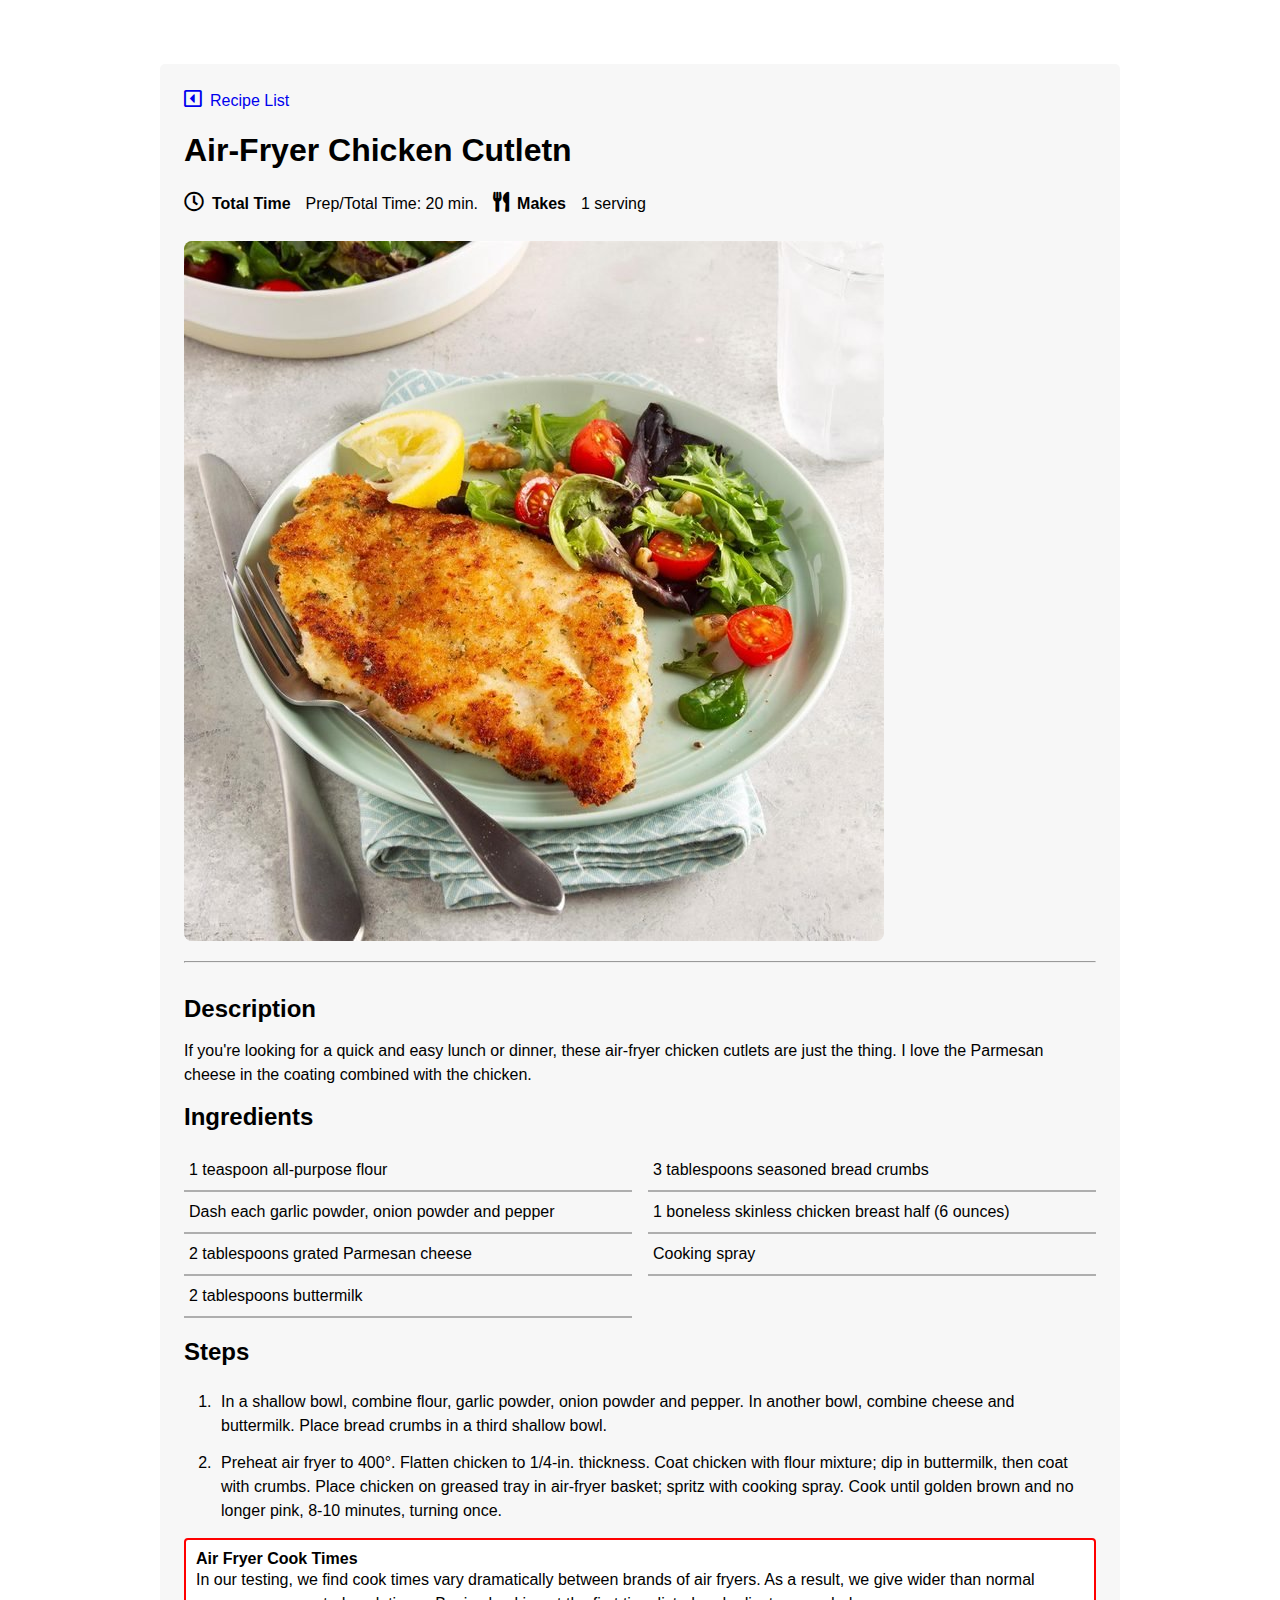
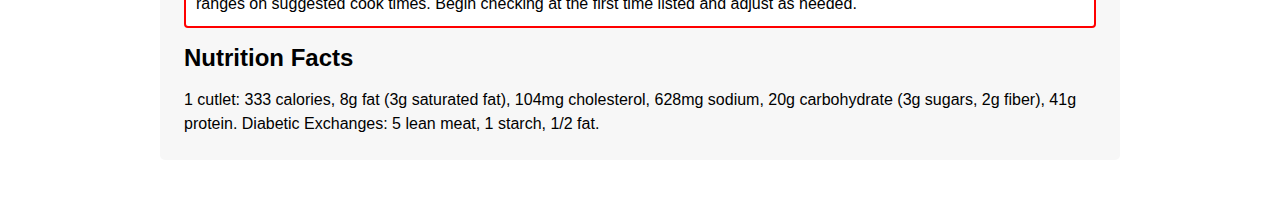
==== recipes/air-fryer_chicken_cutlet.html @ 472bfc7f "Added 2nd recipe page. Updated styling." ====
<!DOCTYPE html>
<html lang="en">
<head>
   <meta charset="UTF-8">
   <meta http-equiv="X-UA-Compatible" content="IE=edge">
   <meta name="viewport" content="width=device-width, initial-scale=1.0">
   <link rel="stylesheet" href="/css/reset.css">
   <link rel="stylesheet" href="/css/style.css">
   <!--fontawesome version 5.15.4 -->
   <link href="https://cdnjs.cloudflare.com/ajax/libs/font-awesome/5.15.4/css/all.min.css" rel="stylesheet">

   <title>Air-Fryer Chicken Cutlet - Odin Recipes Project </title>
</head>
<body>

   <div class="recipes-container">
      <div class="recipe-wrapper">
         <div class="home-pg-link">
            <a href="../index.html" ><span class="icons"><i class="far fa-caret-square-left"></i></span>Recipe List</a>
         </div>
         <div class="recipe-header">
            <h1 class="recipe-title">Air-Fryer Chicken Cutletn</h1> 
            <div class="recipe-time-yield">
               <div class="total-time">
                  <h3><span class="icons"><i class="far fa-clock"></i></i></span>Total Time</h3>
                  <p>Prep/Total Time: 20 min.</p>
               </div>
               <div class="makes">
                  <h3><span class="icons"><i class="fas fa-utensils"></i></span>Makes</h3>
                  <p>1 serving</p>
               </div>
            </div>
            <div class="recipe-image-warpper">
               <img src="/images/Chicken-Cutlet.jpg" alt="Air-fryer Chicken Cutlet">    
            </div> 
         </div>

         <hr>

         <div class="recipe-content-wrapper">
            <h2>Description</h2>
            <p>If you're looking for a quick and easy lunch or dinner, these air-fryer chicken cutlets are just the thing. I love the Parmesan cheese in the coating combined with the chicken.</p>

            <h2>Ingredients</h2>
            <ul class="recipe-ingredients-list">
               <li>1 teaspoon all-purpose flour</li>
               <li>Dash each garlic powder, onion powder and pepper</li>
               <li>2 tablespoons grated Parmesan cheese</li>
               <li>2 tablespoons buttermilk</li>
               <li>3 tablespoons seasoned bread crumbs</li>
               <li>1 boneless skinless chicken breast half (6 ounces)</li>
               <li>Cooking spray</li>
            </ul>

            <h2>Steps</h2>
            <ol class="recipe-steps-list">
               <li><p>In a shallow bowl, combine flour, garlic powder, onion powder and pepper. In another bowl, combine cheese and buttermilk. Place bread crumbs in a third shallow bowl.</p></li>
               <li><p>Preheat air fryer to 400°. Flatten chicken to 1/4-in. thickness. Coat chicken with flour mixture; dip in buttermilk, then coat with crumbs. Place chicken on greased tray in air-fryer basket; spritz with cooking spray. Cook until golden brown and no longer pink, 8-10 minutes, turning once.</p></li>
            </ol> 
            <div class="warning-content">
               <h3>Air Fryer Cook Times</h3>
               <p>In our testing, we find cook times vary dramatically between brands of air fryers. As a result, we give wider than normal ranges on suggested cook times. Begin checking at the first time listed and adjust as needed.</p>
            </div>

            <h2>Nutrition Facts</h2> 
            <p>1 cutlet: 333 calories, 8g fat (3g saturated fat), 104mg cholesterol, 628mg sodium, 20g carbohydrate (3g sugars, 2g fiber), 41g protein. Diabetic Exchanges: 5 lean meat, 1 starch, 1/2 fat.</p>
         </div>
         

      </div>
      
   </div>



</body>
<script src="/js/app.js"></script>
</html>
---- css/style.css ----
body{
   font-family: sans-serif;
}
h1{
   font-size: 2rem;
   font-weight: 600;
}
h2{
   font-size: 1.5rem;
   font-weight: 600;
   margin: 1rem 0;
}
h3{
   font-size: 1rem;
   font-weight: 600;
}
p{
   line-height: 1.5;
}
li{
   padding: 5px;
   line-height: 30px;
}
a{
   text-decoration: none;
}
.icons{
   font-size: 20px;
   margin-right: 8px;
}
hr{
   width: 100%;
   margin-bottom: 1rem;
}
.list-image{
   margin-right: 10px;
}
.list-image > img{
   width: 60px;
   height: 60px;
   border-radius: 4px;
}
/* =================================================================*/

body{
   display: flex;
   justify-content: center;
   align-items: center;
   /*background: rgb(100,107,126);
   background: linear-gradient(180deg, rgba(100,107,126,1) 0%, rgba(65,71,83,1) 41%, rgba(12,25,62,1) 89%);*/
   padding: 4rem 0;
}
.home-container{
   display: flex;
   /*justify-content: center;*/
   flex-wrap: wrap;
   /*background-color: #f5f5f5;*/
   padding: 1rem;
   width: 85%;
   height: 100%;
}
.home-container > h1{
   width: 100%;
   margin-bottom: 3px;
}
.recipe-list-wrapper{
   width: 100%;
   padding: 1rem;
   border-radius: 4px;
   /*background-color: rgb(247, 247, 247);*/
   box-shadow: -1px 5px 10px 2px rgba(100,100,100,0.75);
-webkit-box-shadow: -1px 5px 10px 2px rgba(100,100,100,0.75);
-moz-box-shadow: -1px 5px 10px 2px rgba(100,100,100,0.75);
}
.recipe-list{
   padding: 1rem;
   /*background-color: rgb(247, 247, 247);*/
   /*border-radius: 4px;*/
   list-style: none;
}
.recipe-list-item{
   display: flex;
   align-items: center;
   /*margin-left: 10px;*/
   line-height: 0;
   margin-bottom: 5px;
   background-color: #e7eaf9;
}
/*  ====================================================  */

.recipes-container{
   width: 75%;
}
.recipe-wrapper{
   display: flex;
   justify-content:flex-start;
   flex-wrap: wrap;
   background-color: rgb(247, 247, 247);
   padding: 1.5rem;
   border-radius: 5px;
   /*border: 1px solid red;*/
}
.recipe-header{
   display: flex;
   justify-content: flex-start;
   align-items: center;
   flex-wrap: wrap;
}
.recipe-title{
   width: 100%;
}
.recipe-time-yield{
   display: flex;
   justify-content: flex-start;
   align-items: center;
   flex-direction: row;
}
.total-time, .makes{
   display: flex;
   justify-content: space-between;
   align-items: baseline;
   margin: 0 15px 25px 0;
}
.total-time > h3{
   margin-right: 15px;
}
.makes > h3{
   margin-right: 15px;
}
.recipe-image-warpper{
   margin-bottom: 1rem;
}
.recipe-image-warpper > img{
   width: 100%;
   border-radius: 0.5rem;
}


.recipe-ingredients-list{
   list-style: none;
   column-count: 2;
   column-fill: balance;
   margin: 20px 0;
}
.recipe-ingredients-list > li{
   border-bottom: 2px solid rgb(174, 174, 174);
}
.recipe-steps-list{
   margin-left: 2rem;
}
/*  ===============================================================  */

.warning-content{
   border-radius: 4px;
   border: 2px solid red;
   padding: 10px;
   margin: 10px 0;
   background-color: white;
}
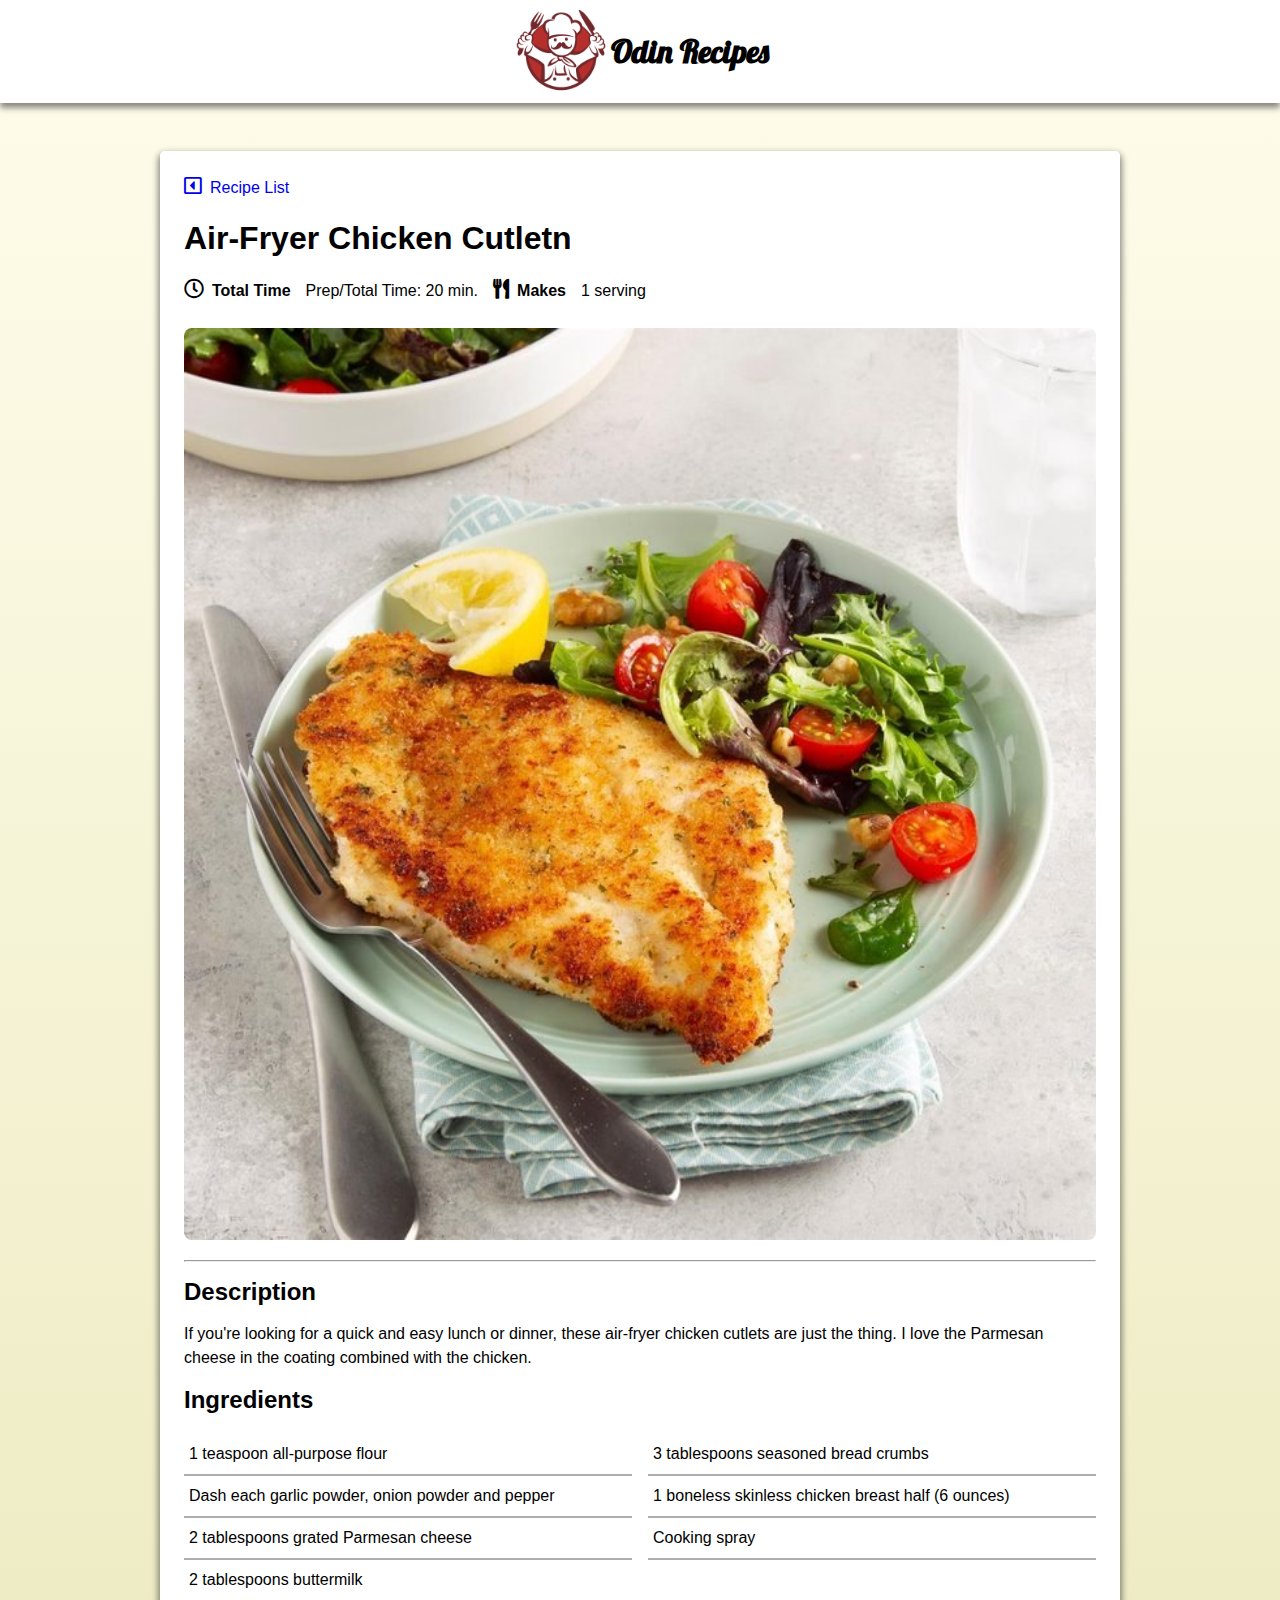
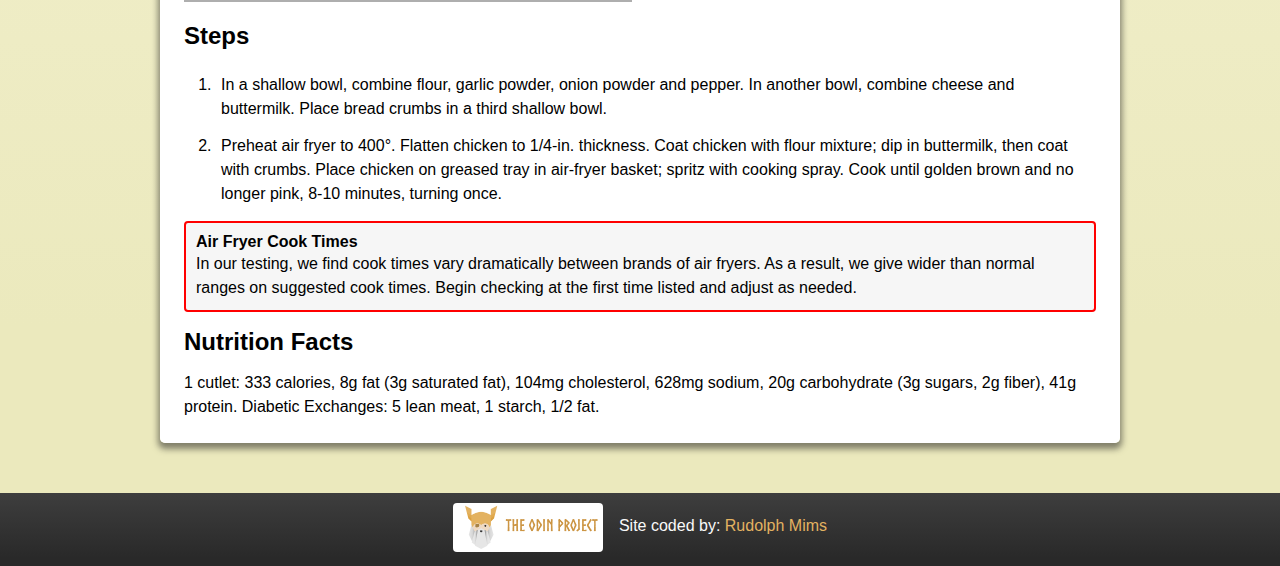
==== commit ffd340f1: "Updated heade and footer placement. Improved styling.  Added google font link to all pages." ====
--- a/recipes/air-fryer_chicken_cutlet.html
+++ b/recipes/air-fryer_chicken_cutlet.html
@@ -8,12 +8,17 @@
    <link rel="stylesheet" href="/css/style.css">
    <!--fontawesome version 5.15.4 -->
    <link href="https://cdnjs.cloudflare.com/ajax/libs/font-awesome/5.15.4/css/all.min.css" rel="stylesheet">
+   <!-- GOOGLE FONTS -->
+   <link rel="preconnect" href="https://fonts.googleapis.com">
+   <link rel="preconnect" href="https://fonts.gstatic.com" crossorigin>
+   <link href="https://fonts.googleapis.com/css2?family=Amatic+SC:wght@400;700&family=Fjalla+One&family=Lobster&family=Open+Sans:wght@300;400;500;600;700&display=swap" rel="stylesheet">
 
    <title>Air-Fryer Chicken Cutlet - Odin Recipes Project </title>
 </head>
 <body>
+   <header id="site-header_import"></header>
+   <div class="recipes-container">
 
-   <div class="recipes-container">
       <div class="recipe-wrapper">
          <div class="home-pg-link">
             <a href="../index.html" ><span class="icons"><i class="far fa-caret-square-left"></i></span>Recipe List</a>
@@ -65,12 +70,10 @@
             <h2>Nutrition Facts</h2> 
             <p>1 cutlet: 333 calories, 8g fat (3g saturated fat), 104mg cholesterol, 628mg sodium, 20g carbohydrate (3g sugars, 2g fiber), 41g protein. Diabetic Exchanges: 5 lean meat, 1 starch, 1/2 fat.</p>
          </div>
-         
+      </div>
 
-      </div>
-      
    </div>
-
+   <footer id="site-footer_import"></footer>
 
 
 </body>
--- a/css/style.css
+++ b/css/style.css
@@ -1,5 +1,11 @@
+/* =============== START GLOBAL STYLES ====================== */
 body{
+   display: flex;
+   justify-content: center;
+   flex-wrap: wrap;
    font-family: sans-serif;
+   background: rgb(255,253,236);
+   background: linear-gradient(180deg, rgba(255,253,236,1) 0%, rgba(235,233,189,1) 89%);
 }
 h1{
    font-size: 2rem;
@@ -30,7 +36,6 @@
 }
 hr{
    width: 100%;
-   margin-bottom: 1rem;
 }
 .list-image{
    margin-right: 10px;
@@ -40,34 +45,51 @@
    height: 60px;
    border-radius: 4px;
 }
-/* =================================================================*/
-
-body{
+/* =============== END GLOBAL STYLES ====================== */
+
+/* ================ START HOME PAGE STYLE ======================*/
+.home-container{
+   display: flex;
+   flex-wrap: wrap;
+   width: 85%;
+   height: 100vh;
+}
+.home-container > h1{
+   width: 100%;
+}
+
+/*============ START HEADER HOME PAGE=================*/
+#site-header_import{
+   font-family: 'Lobster', cursive;
+   width: 100%;
+   background-color: white;
+   margin-bottom: 3rem;
+   box-shadow: 0px 5px 6px 0px rgba(23,23,23,0.5);
+   -webkit-box-shadow: 0px 5px 6px 0px rgba(23,23,23,0.5);
+   -moz-box-shadow: 0px 5px 6px 0px rgba(23,23,23,0.5);
+}
+.header-container{
    display: flex;
    justify-content: center;
    align-items: center;
-   /*background: rgb(100,107,126);
-   background: linear-gradient(180deg, rgba(100,107,126,1) 0%, rgba(65,71,83,1) 41%, rgba(12,25,62,1) 89%);*/
-   padding: 4rem 0;
-}
-.home-container{
-   display: flex;
-   /*justify-content: center;*/
-   flex-wrap: wrap;
-   /*background-color: #f5f5f5;*/
+   flex-wrap: wrap;
+   width: 100%;
+}
+.logo-image-wrapper > img{
+   width: 100px;
+}
+.logo-text-wrapper > h1{
+   font-family: 'Lobster', cursive;
+}
+/*============ END HEADER HOME PAGE=================*/
+
+/*============ START RECIPE LIST HOME PAGE =================*/
+.recipe-list-wrapper{
+   width: 100%;
+   height: max-content;
    padding: 1rem;
-   width: 85%;
-   height: 100%;
-}
-.home-container > h1{
-   width: 100%;
-   margin-bottom: 3px;
-}
-.recipe-list-wrapper{
-   width: 100%;
-   padding: 1rem;
-   border-radius: 4px;
-   /*background-color: rgb(247, 247, 247);*/
+   border-radius: 4px;
+   background-color: white;
    box-shadow: -1px 5px 10px 2px rgba(100,100,100,0.75);
 -webkit-box-shadow: -1px 5px 10px 2px rgba(100,100,100,0.75);
 -moz-box-shadow: -1px 5px 10px 2px rgba(100,100,100,0.75);
@@ -83,23 +105,31 @@
    align-items: center;
    /*margin-left: 10px;*/
    line-height: 0;
-   margin-bottom: 5px;
-   background-color: #e7eaf9;
-}
-/*  ====================================================  */
-
+   border-radius: 4px;
+   margin-bottom: 10px;
+   background-color: #f4f5ff;
+}
+/*============ END RECIPE LIST HOME PAGE =================*/
+/* ================ END HOME PAGE STYLE ======================*/
+
+/*============ START RECIPE PAGE =================*/
 .recipes-container{
    width: 75%;
+   border-radius: 5px;
+   box-shadow: 0px 4px 6px 2px rgba(23,23,23,0.5);
+-webkit-box-shadow: 0px 4px 6px 2px rgba(23,23,23,0.5);
+-moz-box-shadow: 0px 4px 6px 2px rgba(23,23,23,0.5);
 }
 .recipe-wrapper{
    display: flex;
    justify-content:flex-start;
    flex-wrap: wrap;
-   background-color: rgb(247, 247, 247);
+   /*background-color: rgb(247, 247, 247);*/
+   background-color: white;
    padding: 1.5rem;
    border-radius: 5px;
-   /*border: 1px solid red;*/
-}
+}
+/* =========== START RECIPE PAGE HEADER  =============*/
 .recipe-header{
    display: flex;
    justify-content: flex-start;
@@ -128,14 +158,16 @@
    margin-right: 15px;
 }
 .recipe-image-warpper{
+   width: 100%;
    margin-bottom: 1rem;
 }
 .recipe-image-warpper > img{
    width: 100%;
    border-radius: 0.5rem;
 }
-
-
+/* =========== END RECIPE PAGE HEADER  =============*/
+
+/* =========== START RECIPE DIRECTIONS  =============*/
 .recipe-ingredients-list{
    list-style: none;
    column-count: 2;
@@ -148,12 +180,41 @@
 .recipe-steps-list{
    margin-left: 2rem;
 }
-/*  ===============================================================  */
-
 .warning-content{
    border-radius: 4px;
    border: 2px solid red;
    padding: 10px;
    margin: 10px 0;
-   background-color: white;
-}+   background-color: #f6f6f6;;
+}
+/* =========== END RECIPE DIRECTIONS  =============*/
+
+/* ============ START FOOTER ====================*/
+#site-footer_import{
+   margin-top: 50px;
+   width: 100%;
+   background: rgb(62,62,62);
+   background: linear-gradient(180deg, rgba(62,62,62,1) 0%, rgba(41,41,41,1) 89%);
+}
+.footer-container{
+   display: flex;
+   justify-content: center;
+   align-items: center;
+   padding: 10px;
+}
+.project-source-wrapper > img{
+   width: 150px;
+   margin-right: 1rem;
+   border-radius: 4px;
+}
+.my-info-wrapper{
+   color: #f9f9f9;
+   padding-bottom: 8px;
+}
+.my-info-wrapper a{
+   color: #E3B261;
+}.my-info-wrapper a:hover{
+   color: #f0c785;
+}
+/* ============ END FOOTER ====================*/
+/*============ END RECIPE PAGE =================*/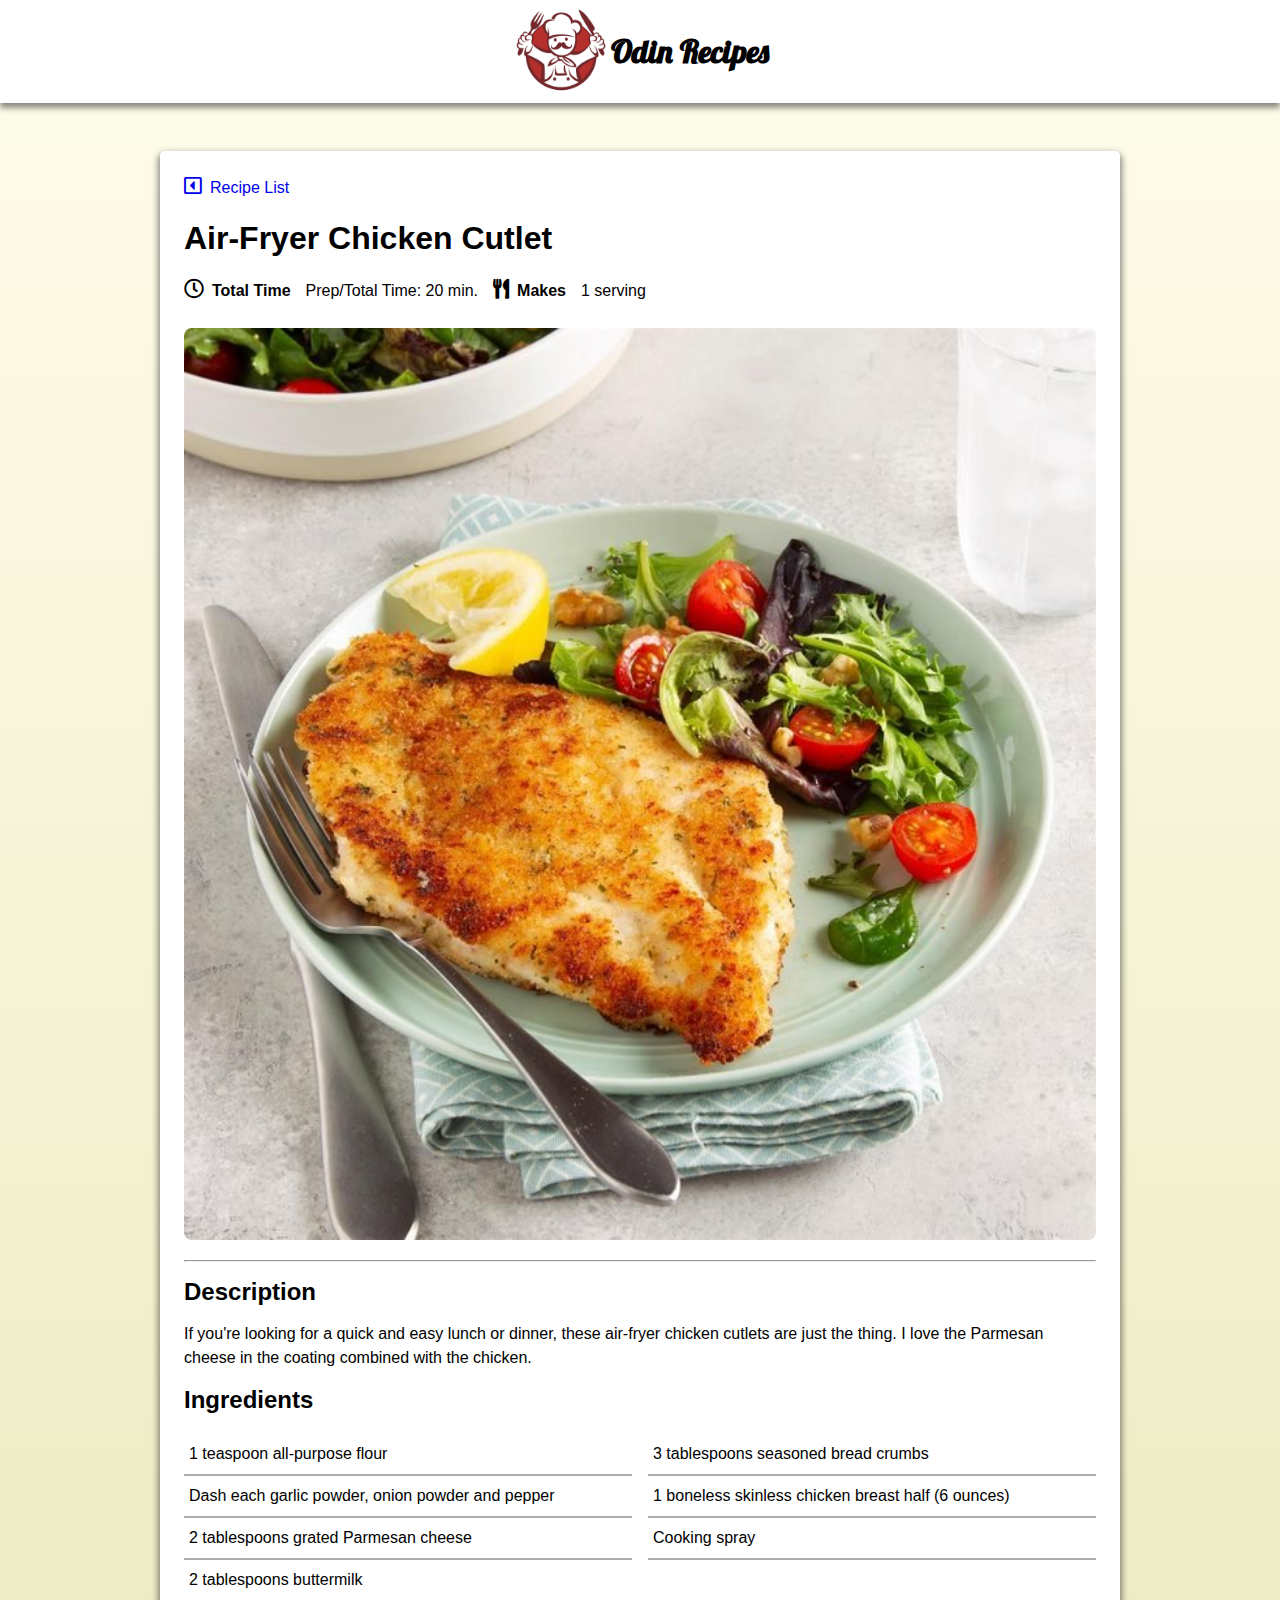
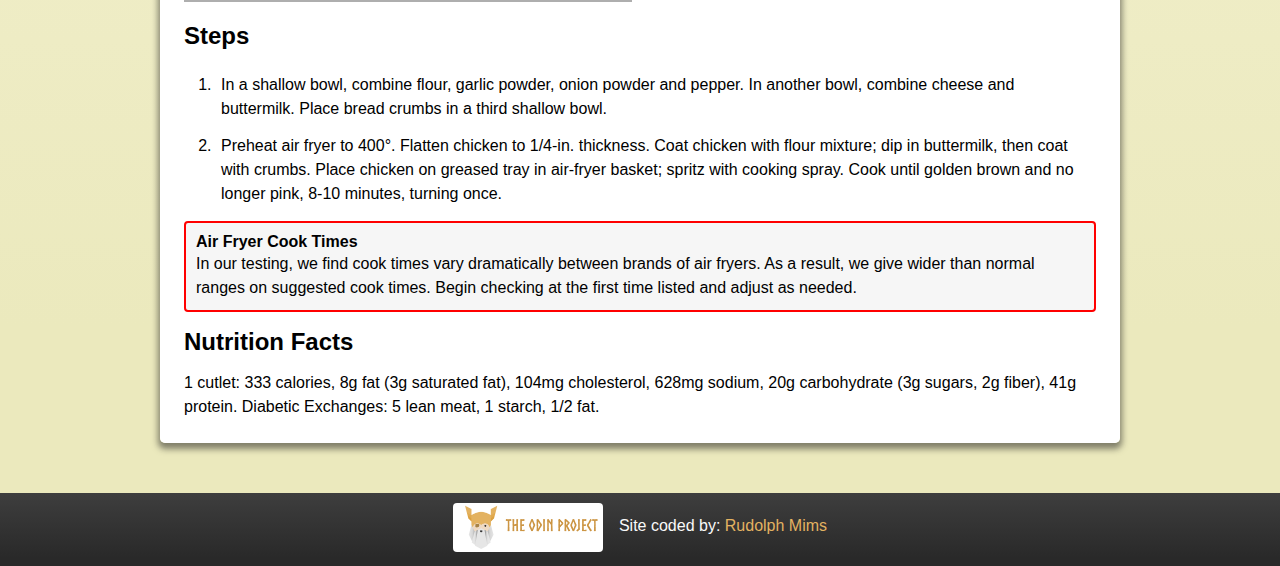
==== commit cf5d026e: "Fixed typo." ====
--- a/recipes/air-fryer_chicken_cutlet.html
+++ b/recipes/air-fryer_chicken_cutlet.html
@@ -24,7 +24,7 @@
             <a href="../index.html" ><span class="icons"><i class="far fa-caret-square-left"></i></span>Recipe List</a>
          </div>
          <div class="recipe-header">
-            <h1 class="recipe-title">Air-Fryer Chicken Cutletn</h1> 
+            <h1 class="recipe-title">Air-Fryer Chicken Cutlet</h1> 
             <div class="recipe-time-yield">
                <div class="total-time">
                   <h3><span class="icons"><i class="far fa-clock"></i></i></span>Total Time</h3>
@@ -35,7 +35,7 @@
                   <p>1 serving</p>
                </div>
             </div>
-            <div class="recipe-image-warpper">
+            <div class="recipe-image-wrapper">
                <img src="/images/Chicken-Cutlet.jpg" alt="Air-fryer Chicken Cutlet">    
             </div> 
          </div>
--- a/css/style.css
+++ b/css/style.css
@@ -157,11 +157,11 @@
 .makes > h3{
    margin-right: 15px;
 }
-.recipe-image-warpper{
+.recipe-image-wrapper{
    width: 100%;
    margin-bottom: 1rem;
 }
-.recipe-image-warpper > img{
+.recipe-image-wrapper > img{
    width: 100%;
    border-radius: 0.5rem;
 }
